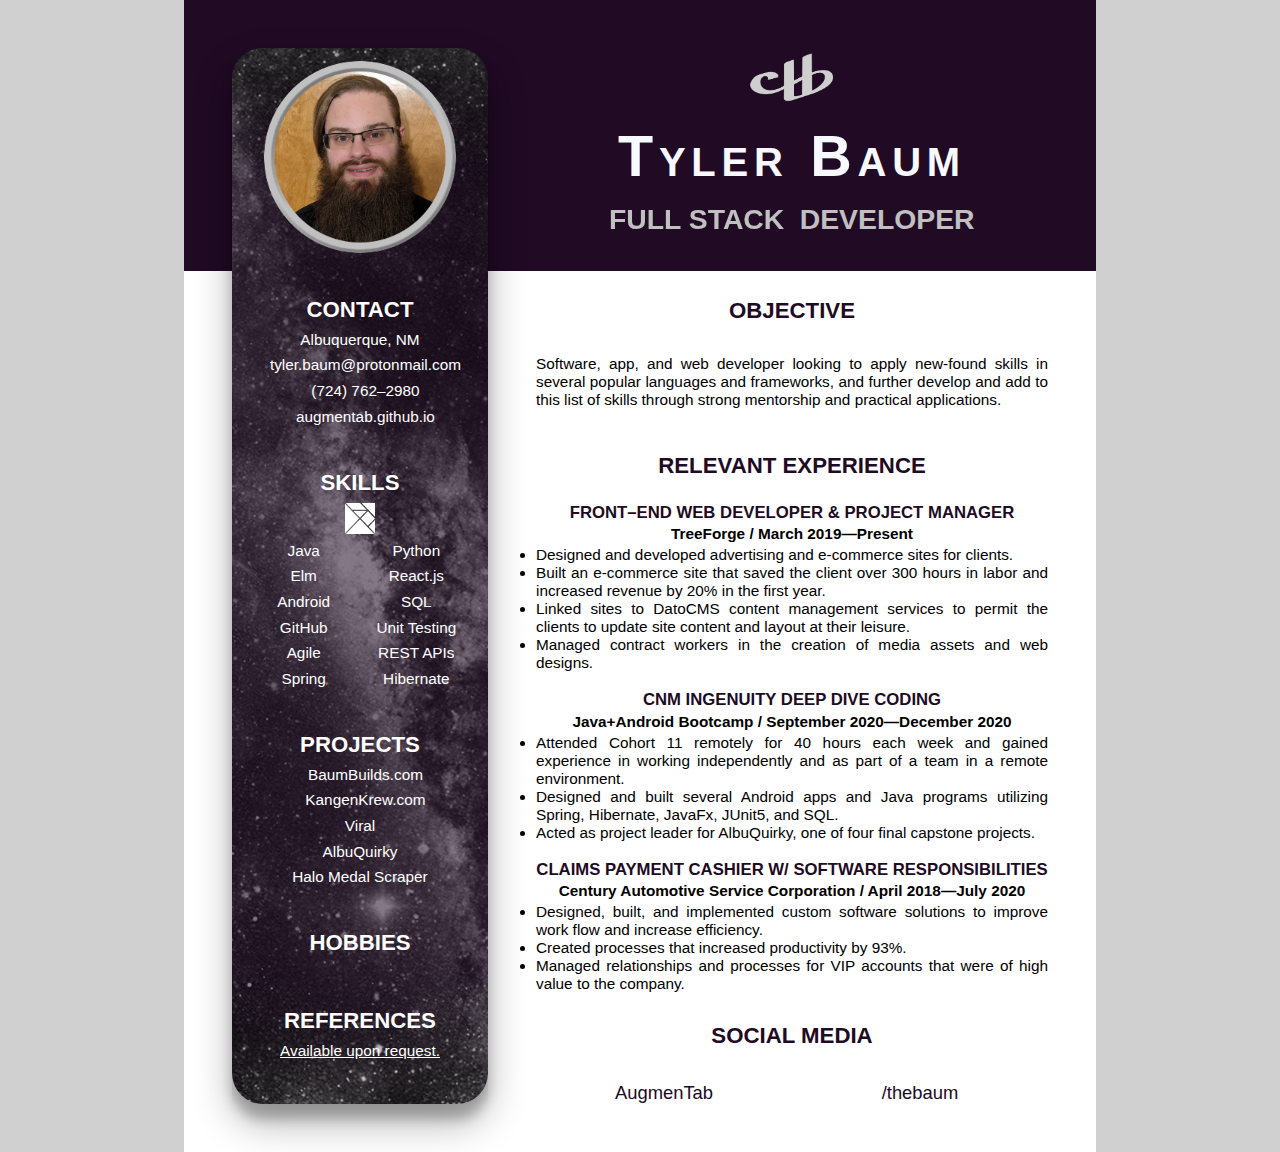
==== index.html @ d23e6f02 "Filter now edits print logo, took out extra file." ====
<!DOCTYPE html>
<html lang="en">
  <head>
    <meta charset="utf-8">
    <title>Tyler Baum | Résumé</title>
    <link rel="shortcut icon" type="image/png" href="img/favicon.png" />
    <link href="style/resume-style.css" rel="stylesheet" type="text/css" />
    <link rel="stylesheet" href="https://use.fontawesome.com/releases/v5.15.1/css/all.css" integrity="sha384-vp86vTRFVJgpjF9jiIGPEEqYqlDwgyBgEF109VFjmqGmIY/Y4HV4d3Gp2irVfcrp" crossorigin="anonymous" />
  </head>
  <body>
    <main id="resume">
      <section id="header">
        <img id="logo" src="img/logo.png" alt="Logo">
        <span id="print-icon" class="hoverable">
          <i class="fas fa-print fa-2x no-print hoverable" title="Click for print-friendly version!&#010;&#010;For best results, set margins to 0 and scale to 100&percnt;."></i>
        </span>
        <h1 id="name">Tyler Baum</h1>
        <h2 id="title">
          <span id="cycle">
            <b id="word" class="title-text visible no-print">Full Stack</b>
          </span>
          <span class="title-text stationary no-print">Developer</span>
          <span id="print-title" class="title-text print">Java, Python, &amp; Web Developer</span>
        </h2>
      </section>
      <section id="main-content">
        <div id="objective">
          <h3 class="section-heading dark">Objective</h3>
          <p>Software, app, and web developer looking to apply new-found skills in several popular languages and frameworks, and further develop and add to this list of skills through strong mentorship and practical applications.</p>
        </div>
        <div id="experience">
          <h3 class="section-heading dark">Relevant Experience</h3>
          <div class="employer">
            <h4 class="position dark">Front&ndash;End Web Developer &amp; Project Manager</h4>
            <h5 class="company">TreeForge &sol; March 2019&mdash;Present</h5>
            <ul>
              <li>Designed and developed advertising and e-commerce sites for clients.</li>
              <li>Built an e-commerce site that saved the client over 300 hours in labor and increased revenue by 20&percnt; in the first year.</li>
              <li>Linked sites to DatoCMS content management services to permit the clients to update site content and layout at their leisure.</li>
              <li>Managed contract workers in the creation of media assets and web designs.</li>
            </ul>
          </div>
          <div class="employer">
            <h4 class="position dark">CNM Ingenuity Deep Dive Coding</h4>
            <h5 class="company">Java&plus;Android Bootcamp &sol; September 2020&mdash;December 2020</h5>
            <ul>
              <li>Attended Cohort 11 remotely for 40 hours each week and gained experience in working independently and as part of a team in a remote environment.</li>
              <li>Designed and built several Android apps and Java programs utilizing Spring, Hibernate, JavaFx, JUnit5, and SQL.</li>
              <li>Acted as project leader for AlbuQuirky, one of four final capstone projects.</li>
            </ul>
          </div>
          <div class="employer">
            <h4 class="position dark">Claims Payment Cashier w&sol; Software Responsibilities</h4>
            <h5 class="company">Century Automotive Service Corporation &sol; April 2018&mdash;July 2020</h5>
            <ul>
              <li>Designed, built, and implemented custom software solutions to improve work flow and increase efficiency.</li>
              <li>Created processes that increased productivity by 93&percnt;.</li>
              <li>Managed relationships and processes for VIP accounts that were of high value to the company.</li>
            </ul>
          </div>
        </div>
        <div id="socials">
          <h3 class="section-heading center dark">Social Media</h3>
          <a href="https://github.com/AugmenTab" class="social hoverable">
            <i class="fab fa-github-square fa-3x icon dark" title="Visit my GitHub"></i>
            <p class="dark">AugmenTab</p>
          </a>
          <a href="https://www.linkedin.com/in/thebaum" class="social hoverable">
            <i class="fab fa-linkedin fa-3x icon dark" title="Visit my LinkedIn"></i>
            <p class="dark">/thebaum</p>
          </a>
        </div>
      </section>
      <section id="sidebar">
        <div id="sidebar-content">
          <img id="photo" class="photo no-print" src="img/photo.png" alt="Picture of Tyler">
          <img id="photo-alt" class="photo print" src="img/photo-print.png" alt="Picture of Tyler">
          <div id="contact" class="sidebar-list">
            <h3 class="section-heading light">Contact</h3>
            <p class="light">Albuquerque, NM</p>
            <a href="mailto:tyler.baum@protonmail.com" class="sidebar-link span-2 hoverable" title="Email me!">
              <i class="fas fa-envelope light"></i>
              <p>tyler.baum@protonmail.com</p>
            </a>
            <span class="sidebar-link span-2">
              <i class="fas fa-phone-alt light"></i>
              <p class="light">(724) 762&ndash;2980</p>
            </span>
            <a href="https://augmentab.github.io" class="sidebar-link span-2 hoverable" title="GitHub Pages Portfolio Site">
              <i class="fas fa-link light"></i>
              <p>augmentab.github.io</p>
            </a>
          </div>
          <div id="skills" class="icon-section">
            <h3 class="section-heading light">Skills</h3>
            <ul class="skill-list">
              <div class="skill-icons">
                <i class="fab fa-java fa-2x light" title="Java SE 8 &amp; SE 11"></i>
                <i class="fab fa-python fa-2x light" title="Python 3"></i>
                <img src="img/icon-elm.svg" class="custom-icon" alt="Elm" title="Elm">
                <i class="fab fa-react fa-2x light" title="React.js"></i>
                <i class="fab fa-android fa-2x light" title="Android"></i>
                <!-- <i class="fab fa-js-square fa-2x light" title="JavaScript ES6"></i> -->
                <!-- <img src="img/icon-go.svg" class="custom-icon" alt="Golang" title="Golang"> -->
                <!-- <img src="img/icon-haskell.svg" class="custom-icon" alt="Haskell" title="Haskell"> -->
                <!-- <img src="img/icon-flutter.svg" class="custom-icon" alt="Dart &amp; Flutter" title="Dart &amp; Flutter"> -->
                <!-- <img src="img/icon-rust.svg" class="custom-icon" alt="Rust" title="Rust"> -->
                <!-- <img src="img/icon-clojure.svg" class="custom-icon" alt="Clojure" title="Clojure"> -->
              </div>
              <li class="light">Java</li>
              <li class="light">Python</li>
              <li class="light">Elm</li>
              <li class="light">React.js</li>
              <li class="light">Android</li>
              <li class="light">SQL</li>
              <li class="light">GitHub</li>
              <li class="light">Unit Testing</li>
              <li class="light">Agile</li>
              <li class="light">REST APIs</li>
              <li class="light">Spring</li>
              <li class="light">Hibernate</li>
              <!-- <li class="light">Golang</li> -->
              <!-- <li class="light">Haskell</li> -->
              <!-- <li class="light">Dart</li> -->
              <!-- <li class="light">Flutter</li> -->
              <!-- <li class="light">Rust</li> -->
              <!-- <li class="light">Clojure</li> -->
            </ul>
          </div>
          <div id="projects" class="sidebar-list">
            <h3 class="section-heading light">Projects</h3>
            <a href="https://www.baumbuilds.com" class="sidebar-link span-2 hoverable">
              <i class="fas fa-link light"></i>
              <p>BaumBuilds.com</p>
            </a>
            <a href="https://www.kangenkrew.com" class="sidebar-link span-2 hoverable">
              <i class="fas fa-link light"></i>
              <p>KangenKrew.com</p>
            </a>
            <!-- <a href="https://epiclog.tools" class="sidebar-link span-3 hoverable custom-icon-hover">
              <i class="fas fa-link light"></i>
              <p class="center">Epic Log</p>
              <span>
                <img src="img/icon-elm.svg" class="custom-icon tiny" alt="Elm" title="Elm">
                <i class="fab fa-python light" title="Python 3"></i>
              </span>
            </a> -->
            <!-- <a href="" class="sidebar-link span-3 hoverable custom-icon-hover">
              <i class="fas fa-link light"></i>
              <p class="center">Optio</p>
              <span>
                <img src="img/icon-elm.svg" class="custom-icon tiny" alt="Elm" title="Elm">
                <img src="img/icon-haskell.svg" class="custom-icon tiny" alt="Haskell" title="Haskell">
                <i class="fab fa-python light" title="Python 3"></i>
              </span>
            </a> -->
            <a href="https://augmentab.github.io/viral/" class="sidebar-link span-3 hoverable">
              <i class="fab fa-github light" title="See Viral on GitHub"></i>
              <p class="center">Viral</p>
              <span>
                <i class="fab fa-java light" title="Java SE 8"></i>
                <i class="fab fa-android light" title="Android"></i>
              </span>
            </a>
            <a href="https://albuquirky.github.io" class="sidebar-link span-3 hoverable">
              <i class="fab fa-github light" title="See AlbuQuirky on GitHub"></i>
              <p class="center">AlbuQuirky</p>
              <span>
                <i class="fab fa-java light" title="Java SE 8"></i>
                <i class="fab fa-android light" title="Android"></i>
              </span>
            </a>
            <a href="https://github.com/AugmenTab/halo-medal-scraper" class="sidebar-link span-3 hoverable">
              <i class="fab fa-github light" title="See the Halo Medal Scraper on GitHub"></i>
              <p class="center">Halo Medal Scraper</p>
              <span>
                <i class="fab fa-python light" title="Python 3"></i>
              </span>
            </a>
          </div>
          <div id="hobbies" class="icon-section">
            <h3 class="section-heading light">Hobbies</h3>
            <ul class="skill-list">
              <div class="skill-icons">
                <i class="fas fa-code fa-2x light" title="Programming"></i>
                <i class="fas fa-dice-d20 fa-2x light" title="Tabletop Roleplaying Games"></i>
                <i class="fas fa-music fa-2x light" title="Music Performance and Composition"></i>
                <i class="fas fa-video fa-2x light" title="Film and Filmmaking"></i>
                <i class="fas fa-pen-nib fa-2x light" title="Creative Writing"></i>
              </div>
            </ul>
          </div>
          <div id="contact" class="sidebar-list">
            <h3 class="section-heading light">References</h3>
            <a href="mailto:tyler.baum@protonmail.com?subject=Requesting%20References&body=Hi%20Tyler%2C%0A%0APer%20your%20resume%2C%20I%20would%20like%20to%20request%20references." class="hoverable"><u>Available upon request.</u></a>
          </div>
        </div>
      </section>
    </main>
    <script src="js/main.js"></script>
  </body>
</html>
---- style/resume-style.css ----
/* General Styling */
* {
    margin: 0;
    padding: 0;
    border: 0;
    outline: 0;
    vertical-align: baseline;
    background: transparent;
    font-family: Arial, sans-serif;
    font-size: 11.5pt;
}

body {
    background: #d0d0d0;
}

body a {
    text-decoration: none;
}

#resume {
    margin: 0 auto;
    padding: 0.5in;
    width: 8.5in;
    height: 11in;
    background: rgb(32,10,36);
    background: linear-gradient(180deg, rgba(32,10,36,1) 0%, rgba(32,10,36,1) 23.5%, rgba(255,255,255,1) 23.5%, rgba(255,255,255,1) 100%);
    display: grid;
    grid-template-columns: 1fr 2fr;
    grid-template-rows: 1fr 4fr;
    gap: 0.5in;
}

#header {
    grid-column-start: 2;
    display: grid;
    grid-template-columns: 1fr auto 1fr;
    justify-content: center;
}

#logo {
    grid-column-start: 2;
    height: 4rem;
    justify-self: center;
    filter: invert(89%) sepia(6%) saturate(0%) hue-rotate(211deg) brightness(90%) contrast(100%);
}

.print {
    display: none;
}

#print-icon {
    grid-column-start: 3;
    justify-self: end;
    align-self: start;
    color: #f8f8ff;
}

.hoverable:hover * {
    color: #d0d0d0;
    cursor: pointer;
}

.hoverable:hover .tiny {
    filter: invert(89%) sepia(6%) saturate(0%) hue-rotate(211deg) brightness(90%) contrast(100%);
}

#name {
    color: #f8f8ff;
    font-variant: small-caps;
    font-size: 3.75em;
    letter-spacing: 0.1em;
    justify-self: center;
    grid-column-start: 2;
}

#title {
    justify-self: center;
    grid-column-start: 2;
    display: grid;
    grid-template-columns: repeat(2, 1fr);
    column-gap: 1rem;
    perspective: 300px;
}

#cycle {
    display: grid;
    perspective: 300px;
    justify-items: end;
}

#cycle b {
    opacity: 0;
    transform-origin: 50% 100%;
    transform: rotateX(180deg);
    display: inline-block;
    position: absolute;
    left: 0;
    top: 0;
}

.title-text {
    color: #c0c0c0;
    text-transform: uppercase;
    font-size: 1.85rem;
}

#cycle b.visible {
    position: relative;
    opacity: 1;
    transform: rotateX(0deg);
    animation: rotate-in 1.2s;
}

#cycle b.hidden {
    transform: rotateX(180deg);
    animation: rotate-out 1.2s;
}

.stationary {
    justify-self: start;
}

#main-content {
    display: grid;
    grid-template-rows: repeat(3, auto);
    justify-items: center;
    gap: 1.75rem;
}

#objective {
    display: grid;
    gap: 1rem;
    justify-items: center;
    text-align: justify;
}

#experience {
    display: grid;
    grid-template-rows: repeat(4, auto);
    gap: 1rem;
    justify-items: center;
}

.employer {
    display: grid;
    justify-items: center;
}

.employer li {
    text-align: justify;
}

.position {
    font-size: 1.09rem;
    text-transform: uppercase;
}

#socials {
    display: grid;
    grid-template-columns: repeat(2, 1fr);
    width: 100%;
}

#socials h3 {
    grid-column: 1 / -1;
}

.social {
    display: grid;
    grid-template-columns: repeat(2, auto);
    align-content: end;
}

.icon {
    color: #200a24;
    justify-self: end;
    padding: 10%;
}

.social p {
    align-self: center;
    font-size: 1.2rem;
    color: #200a24;
}

#sidebar {
    grid-row: 1 / span 2;
    width: 100%;
    box-shadow: 0 19px 38px rgba(0,0,0,0.30), 0 15px 12px rgba(0,0,0,0.22);
    background-image: url('../img/sidebar.jpg');
    border-radius: 2rem;
}

#sidebar-content {
    width: 100%;
    height: 100%;
    background: rgb(32,10,36);
    background: radial-gradient(circle, rgba(32,10,36,0.55) 0%, rgba(32,10,36,0.55) 75%, rgba(255,255,255,0) 100%);
    z-index: 100;
    display: grid;
    grid-template-rows: repeat(5, auto);
    justify-items: center;
    align-items: start;
}

.photo {
    width: 75%;
    padding-top: 5%;
}

.sidebar-list {
    width: 85%;
    display: grid;
    place-items: center;
    gap: 0.5rem;
}

.sidebar-list a {
    color: white;
}

.sidebar-link {
    display: grid;
    width: 100%;
    column-gap: 5%;
}

.span-2 {
    grid-template-columns: repeat(2, auto);
}

.span-3 {
    grid-template-columns: repeat(3, auto);
}

.sidebar-link i {
    justify-self: right;
}

.center {
    justify-self: center;
}

.sidebar-link a {
    text-decoration: none;
    color: white;
}

.section-heading {
    text-transform: uppercase;
    font-size: 1.45rem;
}

.icon-section {
    display: grid;
    grid-template-rows: auto 1fr;
    width: 100%;
    justify-items: center;
    gap: 0.5rem;
}

.skill-list {
    list-style-type: none;
    width: 85%;
    display: grid;
    grid-template-columns: repeat(2, 1fr);
    gap: 0.5rem;
    justify-items: center;
}

.skill-icons {
    width: 100%;
    grid-column: 1 / span 2;
    display: grid;
    grid-template-columns: repeat(5, 1fr);
    gap: 0.5rem 5%;
    place-items: center;
}

.custom-icon {
    filter: invert(100%) sepia(0%) saturate(2%) hue-rotate(38deg) brightness(108%) contrast(101%);
    height: 2rem;
}

.custom-icon.tiny {
    height: 1rem !important;
}

.light {
    color: white;
}

.dark {
    color: #200a24;
}

/* Title Animations */
@keyframes rotate-in {
    0% {
        transform: rotateX(180deg);
        opacity: 0;
    }
    35% {
        transform: rotateX(120deg);
        opacity: 0;
    }
    65% {
        opacity: 0;
    }
    100% {
        transform: rotateX(360deg);
        opacity: 1;
    }
}

@keyframes rotate-out {
    0% {
        transform: rotateX(0deg);
        opacity: 1;
    }
    35% {
        transform: rotateX(-40deg);
        opacity: 1;
    }
    65% {
        opacity: 0;
    }
    100% {
        transform: rotateX(180deg);
        opacity: 0;
    }
}

/* Print Settings */
@media print {
    * {
        font-family: 'Times New Roman';
    }

    html {
        height: 11in;
        width: 8.5in;
        overflow: hidden;
    }

    body {
        background: none;
        margin: 0;
    }

    #resume {
        background: none;
        width: 100%;
    }

    #main-content {
        border-top: 2px solid black;
        padding-top: 2rem;
    }

    #logo {
        filter: none;
    }

    .print {
        display: block;
    }

    .no-print {
        display: none !important;
    }

    #name {
        color: black;
    }

    #title {
        color: black !important;
        font-size: 1.6rem;
    }

    #print-title {
        grid-column: 1 / -1;
    }

    .employer h4 {
        font-size: 1.04rem;
    }

    .icon {
        color: black !important;
    }

    .social p {
        color: black !important;
    }

    #sidebar {
        background-image: none;
        box-shadow: none;
        border: 2px solid black;
    }
    
    #sidebar a {
        color: black;
    }

    #sidebar-content {
        background: none;
    }

    #photo {
        filter: grayscale(100%);
    }

    #sidebar-list a {
        color: black;
    }

    #sidebar-link a {
        color: black;
    }

    .custom-icon {
        filter: none;
    }

    .light {
        color: black;
    }

    .dark {
        color: black;
    }
}
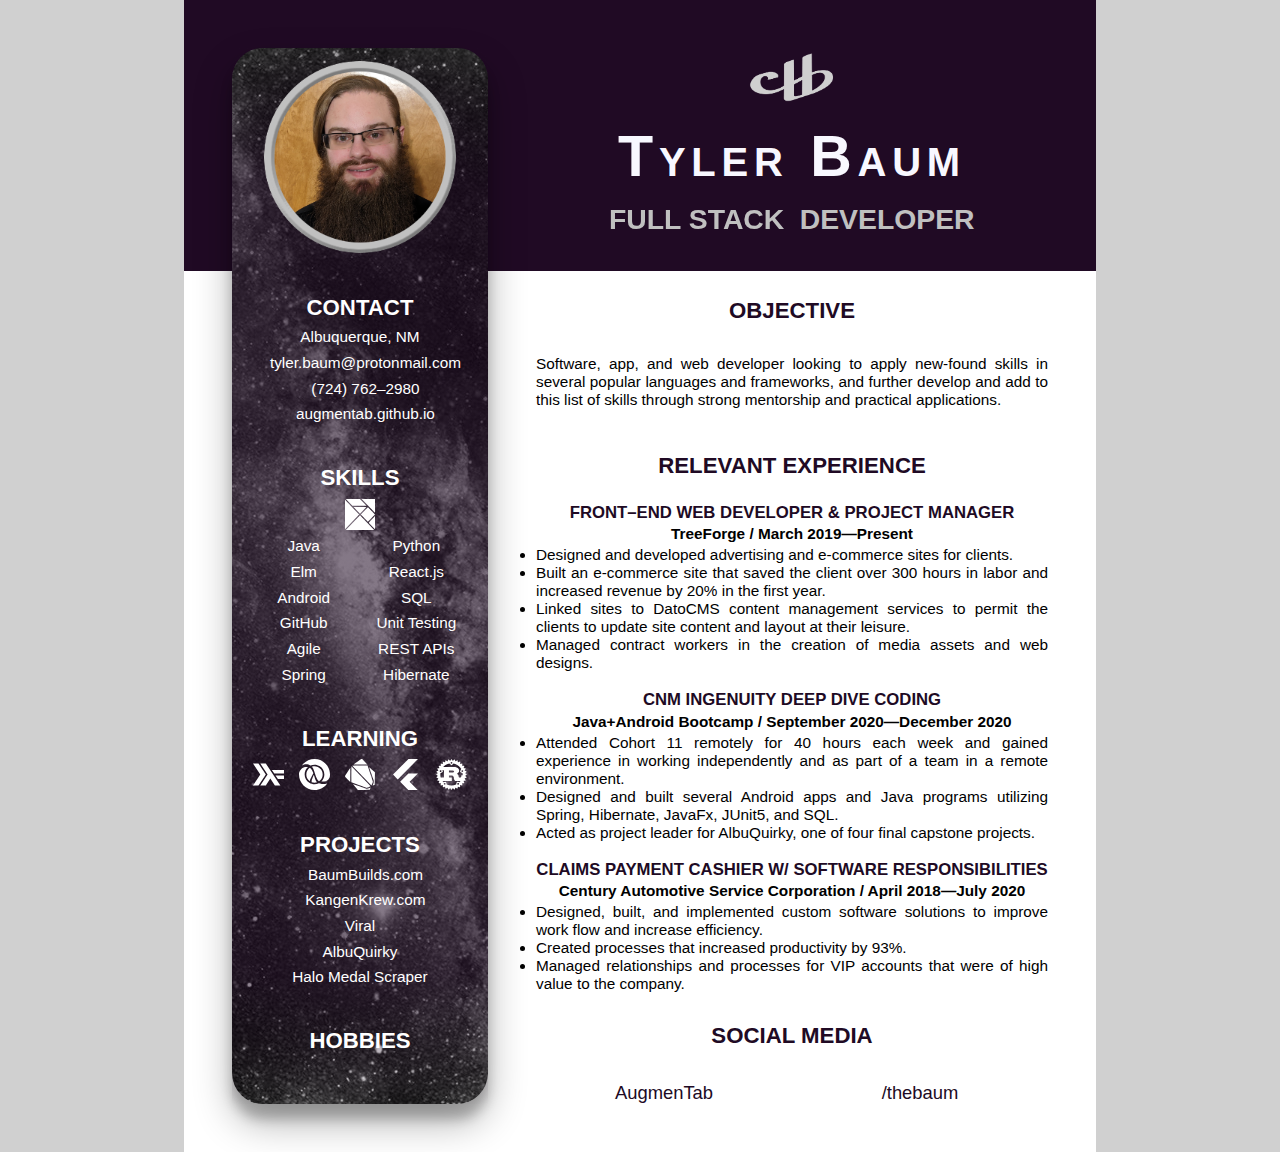
==== commit 3c87343a: "Removed References, added Learning." ====
--- a/index.html
+++ b/index.html
@@ -102,10 +102,6 @@
                 <i class="fab fa-android fa-2x light" title="Android"></i>
                 <!-- <i class="fab fa-js-square fa-2x light" title="JavaScript ES6"></i> -->
                 <!-- <img src="img/icon-go.svg" class="custom-icon" alt="Golang" title="Golang"> -->
-                <!-- <img src="img/icon-haskell.svg" class="custom-icon" alt="Haskell" title="Haskell"> -->
-                <!-- <img src="img/icon-flutter.svg" class="custom-icon" alt="Dart &amp; Flutter" title="Dart &amp; Flutter"> -->
-                <!-- <img src="img/icon-rust.svg" class="custom-icon" alt="Rust" title="Rust"> -->
-                <!-- <img src="img/icon-clojure.svg" class="custom-icon" alt="Clojure" title="Clojure"> -->
               </div>
               <li class="light">Java</li>
               <li class="light">Python</li>
@@ -119,12 +115,24 @@
               <li class="light">REST APIs</li>
               <li class="light">Spring</li>
               <li class="light">Hibernate</li>
-              <!-- <li class="light">Golang</li> -->
               <!-- <li class="light">Haskell</li> -->
+              <!-- <li class="light">Clojure</li> -->
               <!-- <li class="light">Dart</li> -->
               <!-- <li class="light">Flutter</li> -->
               <!-- <li class="light">Rust</li> -->
-              <!-- <li class="light">Clojure</li> -->
+              <!-- <li class="light">Golang</li> -->
+            </ul>
+          </div>
+          <div id="learning" class="icon-section">
+            <h3 class="section-heading light">Learning</h3>
+            <ul class="skill-list">
+              <div class="skill-icons">
+                <img src="img/icon-haskell.svg" class="custom-icon" alt="Haskell" title="Haskell">
+                <img src="img/icon-clojure.svg" class="custom-icon" alt="Clojure" title="Clojure">
+                <img src="img/icon-dart.svg" class="custom-icon" alt="Dart" title="Dart">
+                <img src="img/icon-flutter.svg" class="custom-icon" alt="Flutter" title="Flutter">
+                <img src="img/icon-rust.svg" class="custom-icon" alt="Rust" title="Rust">
+              </div>
             </ul>
           </div>
           <div id="projects" class="sidebar-list">
@@ -190,10 +198,6 @@
               </div>
             </ul>
           </div>
-          <div id="contact" class="sidebar-list">
-            <h3 class="section-heading light">References</h3>
-            <a href="mailto:tyler.baum@protonmail.com?subject=Requesting%20References&body=Hi%20Tyler%2C%0A%0APer%20your%20resume%2C%20I%20would%20like%20to%20request%20references." class="hoverable"><u>Available upon request.</u></a>
-          </div>
         </div>
       </section>
     </main>
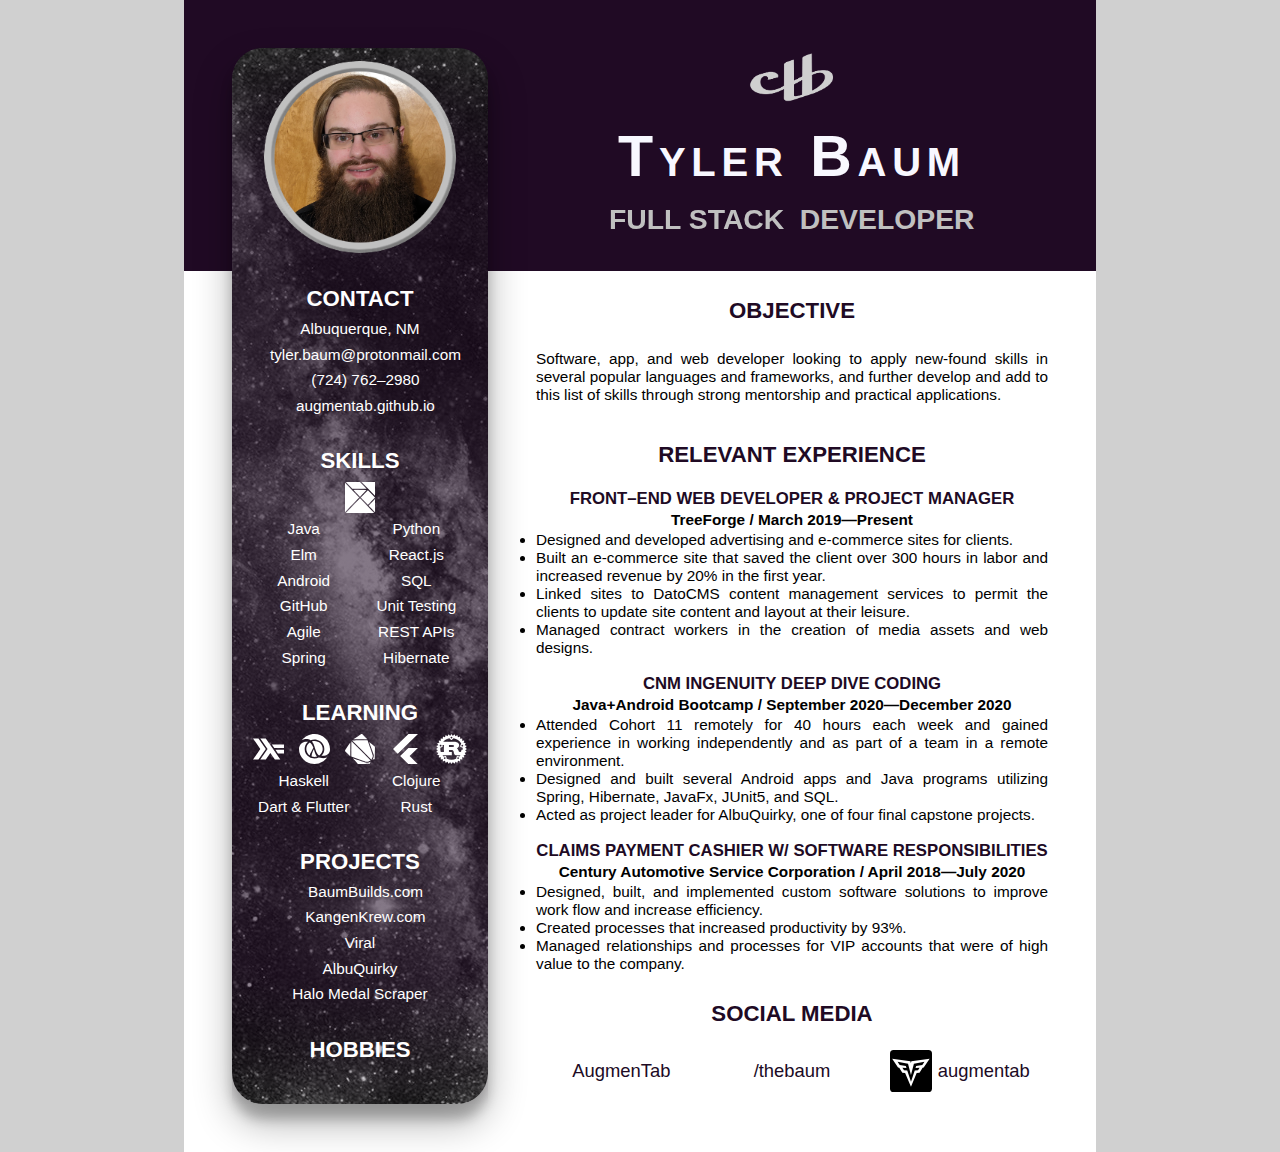
==== commit 4425a2d8: "Added CodeSignal social link, changed upcoming." ====
--- a/index.html
+++ b/index.html
@@ -69,6 +69,10 @@
             <i class="fab fa-linkedin fa-3x icon dark" title="Visit my LinkedIn"></i>
             <p class="dark">/thebaum</p>
           </a>
+          <a href="https://app.codesignal.com/profile/augmentab" class="social hoverable">
+            <img src="img/icon-codesignal.svg" class="icon social-custom-icon" alt="CodeSignal" title="Visit my CodeSignal">
+            <p class="dark">augmentab</p>
+          </a>
         </div>
       </section>
       <section id="sidebar">
@@ -100,8 +104,6 @@
                 <img src="img/icon-elm.svg" class="custom-icon" alt="Elm" title="Elm">
                 <i class="fab fa-react fa-2x light" title="React.js"></i>
                 <i class="fab fa-android fa-2x light" title="Android"></i>
-                <!-- <i class="fab fa-js-square fa-2x light" title="JavaScript ES6"></i> -->
-                <!-- <img src="img/icon-go.svg" class="custom-icon" alt="Golang" title="Golang"> -->
               </div>
               <li class="light">Java</li>
               <li class="light">Python</li>
@@ -115,12 +117,6 @@
               <li class="light">REST APIs</li>
               <li class="light">Spring</li>
               <li class="light">Hibernate</li>
-              <!-- <li class="light">Haskell</li> -->
-              <!-- <li class="light">Clojure</li> -->
-              <!-- <li class="light">Dart</li> -->
-              <!-- <li class="light">Flutter</li> -->
-              <!-- <li class="light">Rust</li> -->
-              <!-- <li class="light">Golang</li> -->
             </ul>
           </div>
           <div id="learning" class="icon-section">
@@ -133,6 +129,11 @@
                 <img src="img/icon-flutter.svg" class="custom-icon" alt="Flutter" title="Flutter">
                 <img src="img/icon-rust.svg" class="custom-icon" alt="Rust" title="Rust">
               </div>
+              <li class="light">Haskell</li>
+              <li class="light">Clojure</li>
+              <li class="light">Dart &amp; Flutter</li>
+              <li class="light">Rust</li>
+              <!-- <li class="light">Golang</li> -->
             </ul>
           </div>
           <div id="projects" class="sidebar-list">
@@ -145,11 +146,36 @@
               <i class="fas fa-link light"></i>
               <p>KangenKrew.com</p>
             </a>
+            <a href="https://augmentab.github.io/viral/" class="sidebar-link span-3 hoverable">
+              <i class="fab fa-github light" title="See Viral on GitHub"></i>
+              <p class="center">Viral</p>
+              <span>
+                <i class="fab fa-java light" title="Java SE 8"></i>
+                <i class="fab fa-android light" title="Android"></i>
+              </span>
+            </a>
+            <a href="https://albuquirky.github.io" class="sidebar-link span-3 hoverable">
+              <i class="fab fa-github light" title="See AlbuQuirky on GitHub"></i>
+              <p class="center">AlbuQuirky</p>
+              <span>
+                <i class="fab fa-java light" title="Java SE 8"></i>
+                <i class="fab fa-android light" title="Android"></i>
+              </span>
+            </a>
+            <a href="https://github.com/AugmenTab/halo-medal-scraper" class="sidebar-link span-3 hoverable">
+              <i class="fab fa-github light" title="See the Halo Medal Scraper on GitHub"></i>
+              <p class="center">Halo Medal Scraper</p>
+              <span>
+                <i class="fab fa-python light" title="Python 3"></i>
+              </span>
+            </a>
             <!-- <a href="https://epiclog.tools" class="sidebar-link span-3 hoverable custom-icon-hover">
               <i class="fas fa-link light"></i>
               <p class="center">Epic Log</p>
               <span>
                 <img src="img/icon-elm.svg" class="custom-icon tiny" alt="Elm" title="Elm">
+                <img src="img/icon-haskell.svg" class="custom-icon tiny" alt="Haskell" title="Haskell">
+                <img src="img/icon-clojure.svg" class="custom-icon tiny" alt="Clojure" title="Clojure">
                 <i class="fab fa-python light" title="Python 3"></i>
               </span>
             </a> -->
@@ -162,29 +188,23 @@
                 <i class="fab fa-python light" title="Python 3"></i>
               </span>
             </a> -->
-            <a href="https://augmentab.github.io/viral/" class="sidebar-link span-3 hoverable">
-              <i class="fab fa-github light" title="See Viral on GitHub"></i>
-              <p class="center">Viral</p>
-              <span>
-                <i class="fab fa-java light" title="Java SE 8"></i>
+            <!-- <a href="" class="sidebar-link span-3 hoverable custom-icon-hover">
+              <i class="fas fa-link light"></i>
+              <p class="center">Busky</p>
+              <span>
                 <i class="fab fa-android light" title="Android"></i>
-              </span>
-            </a>
-            <a href="https://albuquirky.github.io" class="sidebar-link span-3 hoverable">
-              <i class="fab fa-github light" title="See AlbuQuirky on GitHub"></i>
-              <p class="center">AlbuQuirky</p>
-              <span>
-                <i class="fab fa-java light" title="Java SE 8"></i>
-                <i class="fab fa-android light" title="Android"></i>
-              </span>
-            </a>
-            <a href="https://github.com/AugmenTab/halo-medal-scraper" class="sidebar-link span-3 hoverable">
-              <i class="fab fa-github light" title="See the Halo Medal Scraper on GitHub"></i>
-              <p class="center">Halo Medal Scraper</p>
-              <span>
-                <i class="fab fa-python light" title="Python 3"></i>
-              </span>
-            </a>
+                <img src="img/icon-dart.svg" class="custom-icon tiny" alt="Elm" title="Elm">
+                <img src="img/icon-flutter.svg" class="custom-icon tiny" alt="Elm" title="Elm">
+                <img src="img/icon-haskell.svg" class="custom-icon tiny" alt="Haskell" title="Haskell">
+              </span>
+            </a> -->
+            <!-- <a href="" class="sidebar-link span-3 hoverable custom-icon-hover">
+              <i class="fas fa-link light"></i>
+              <p class="center">Expojure</p>
+              <span>
+                <img src="img/icon-clojure.svg" class="custom-icon tiny" alt="Clojure" title="Clojure">
+              </span>
+            </a> -->
           </div>
           <div id="hobbies" class="icon-section">
             <h3 class="section-heading light">Hobbies</h3>
--- a/style/resume-style.css
+++ b/style/resume-style.css
@@ -158,7 +158,7 @@
 
 #socials {
     display: grid;
-    grid-template-columns: repeat(2, 1fr);
+    grid-template-columns: repeat(3, 1fr);
     width: 100%;
 }
 
@@ -169,13 +169,21 @@
 .social {
     display: grid;
     grid-template-columns: repeat(2, auto);
-    align-content: end;
+    align-content: center;
 }
 
 .icon {
     color: #200a24;
     justify-self: end;
     padding: 10%;
+}
+
+.social-custom-icon {
+    height: 2.75rem;
+}
+
+.hoverable:hover .social-custom-icon {
+    filter: invert(89%) sepia(6%) saturate(0%) hue-rotate(211deg) brightness(90%) contrast(100%);
 }
 
 .social p {
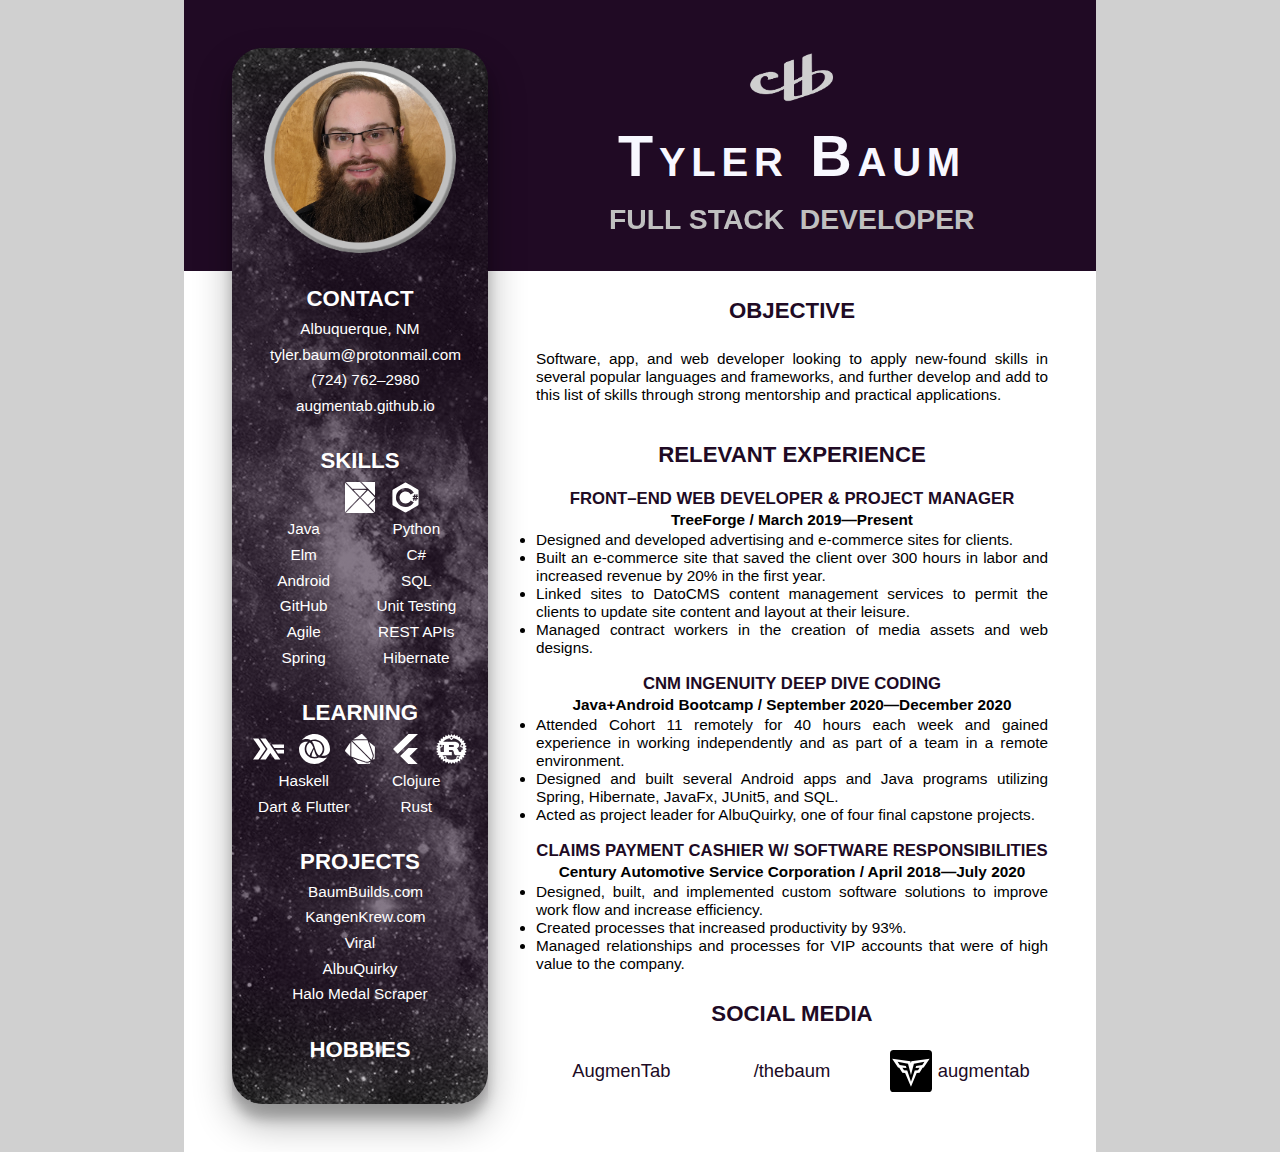
==== commit c1d1cbfb: "Added C# to resume." ====
--- a/index.html
+++ b/index.html
@@ -102,13 +102,13 @@
                 <i class="fab fa-java fa-2x light" title="Java SE 8 &amp; SE 11"></i>
                 <i class="fab fa-python fa-2x light" title="Python 3"></i>
                 <img src="img/icon-elm.svg" class="custom-icon" alt="Elm" title="Elm">
-                <i class="fab fa-react fa-2x light" title="React.js"></i>
+                <img src="img/icon-csharp.svg" class="custom-icon" alt="C Sharp" title="C#">
                 <i class="fab fa-android fa-2x light" title="Android"></i>
               </div>
               <li class="light">Java</li>
               <li class="light">Python</li>
               <li class="light">Elm</li>
-              <li class="light">React.js</li>
+              <li class="light">C#</li>
               <li class="light">Android</li>
               <li class="light">SQL</li>
               <li class="light">GitHub</li>
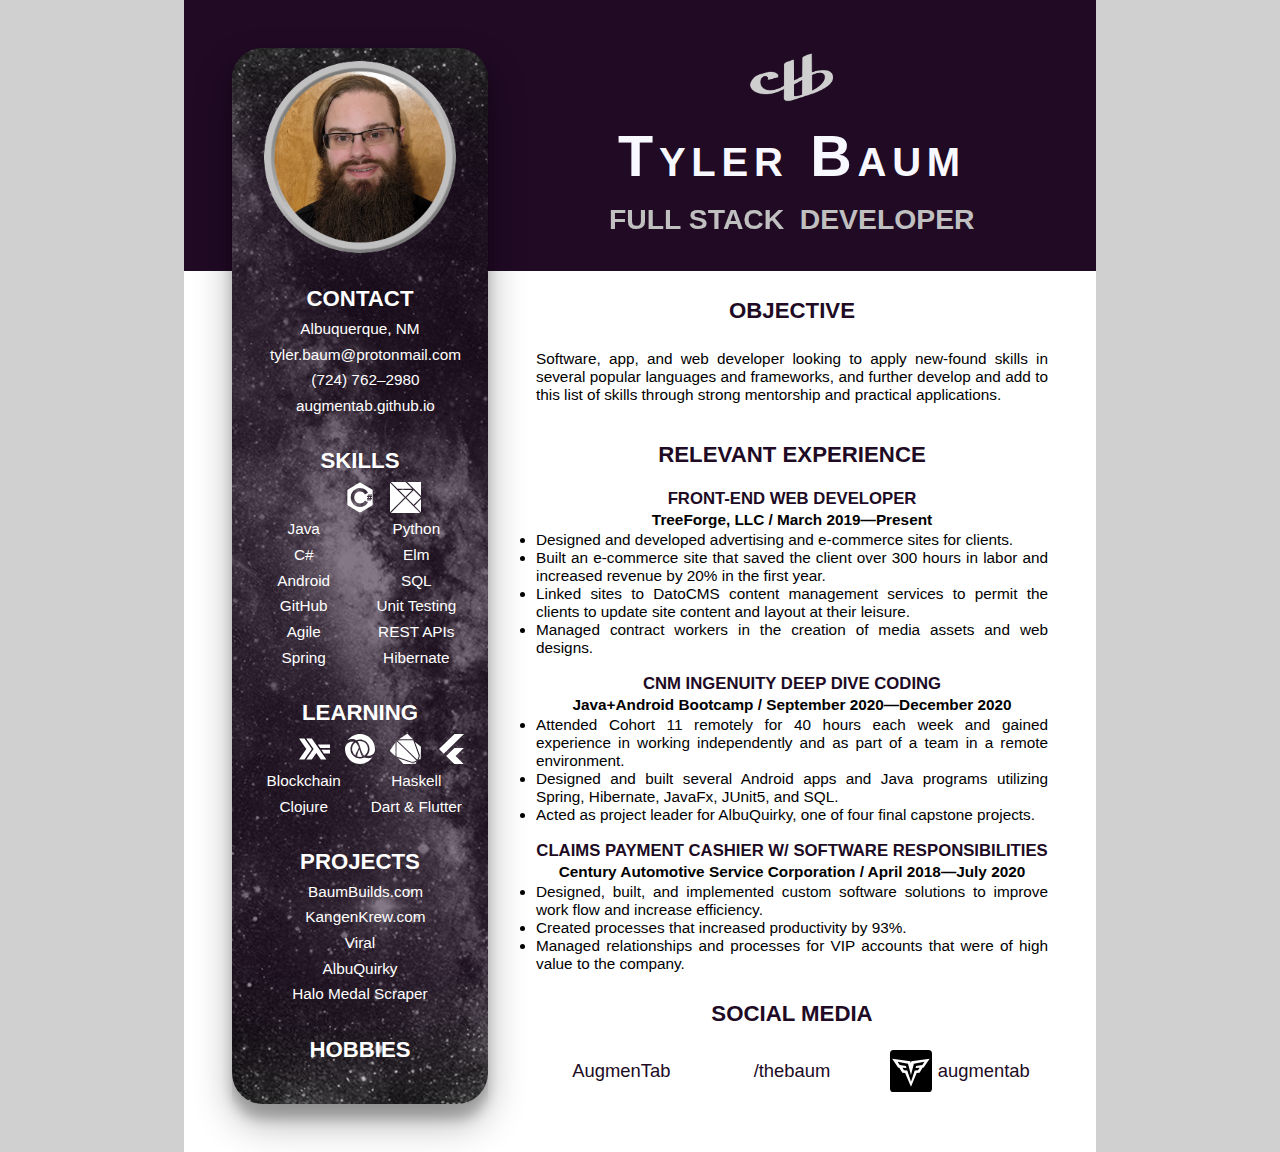
==== commit 35941ac6: "Removed project mgmt, changed skills & learning." ====
--- a/index.html
+++ b/index.html
@@ -31,8 +31,8 @@
         <div id="experience">
           <h3 class="section-heading dark">Relevant Experience</h3>
           <div class="employer">
-            <h4 class="position dark">Front&ndash;End Web Developer &amp; Project Manager</h4>
-            <h5 class="company">TreeForge &sol; March 2019&mdash;Present</h5>
+            <h4 class="position dark">Front-End Web Developer</h4>
+            <h5 class="company">TreeForge, LLC &sol; March 2019&mdash;Present</h5>
             <ul>
               <li>Designed and developed advertising and e-commerce sites for clients.</li>
               <li>Built an e-commerce site that saved the client over 300 hours in labor and increased revenue by 20&percnt; in the first year.</li>
@@ -101,14 +101,15 @@
               <div class="skill-icons">
                 <i class="fab fa-java fa-2x light" title="Java SE 8 &amp; SE 11"></i>
                 <i class="fab fa-python fa-2x light" title="Python 3"></i>
+                <img src="img/icon-csharp.svg" class="custom-icon" alt="C Sharp" title="C#">
                 <img src="img/icon-elm.svg" class="custom-icon" alt="Elm" title="Elm">
-                <img src="img/icon-csharp.svg" class="custom-icon" alt="C Sharp" title="C#">
                 <i class="fab fa-android fa-2x light" title="Android"></i>
+                <!-- <img src="img/icon-rust.svg" class="custom-icon" alt="Rust" title="Rust"> -->
               </div>
               <li class="light">Java</li>
               <li class="light">Python</li>
+              <li class="light">C#</li>
               <li class="light">Elm</li>
-              <li class="light">C#</li>
               <li class="light">Android</li>
               <li class="light">SQL</li>
               <li class="light">GitHub</li>
@@ -123,16 +124,18 @@
             <h3 class="section-heading light">Learning</h3>
             <ul class="skill-list">
               <div class="skill-icons">
+                <i class="fab fa-btc fa-2x light" title="Blockchain Technology"></i>
                 <img src="img/icon-haskell.svg" class="custom-icon" alt="Haskell" title="Haskell">
                 <img src="img/icon-clojure.svg" class="custom-icon" alt="Clojure" title="Clojure">
                 <img src="img/icon-dart.svg" class="custom-icon" alt="Dart" title="Dart">
                 <img src="img/icon-flutter.svg" class="custom-icon" alt="Flutter" title="Flutter">
-                <img src="img/icon-rust.svg" class="custom-icon" alt="Rust" title="Rust">
+                <!-- <img src="img/icon-rust.svg" class="custom-icon" alt="Rust" title="Rust"> -->
               </div>
+              <li class="light">Blockchain</li>
               <li class="light">Haskell</li>
               <li class="light">Clojure</li>
               <li class="light">Dart &amp; Flutter</li>
-              <li class="light">Rust</li>
+              <!-- <li class="light">Rust</li> -->
               <!-- <li class="light">Golang</li> -->
             </ul>
           </div>
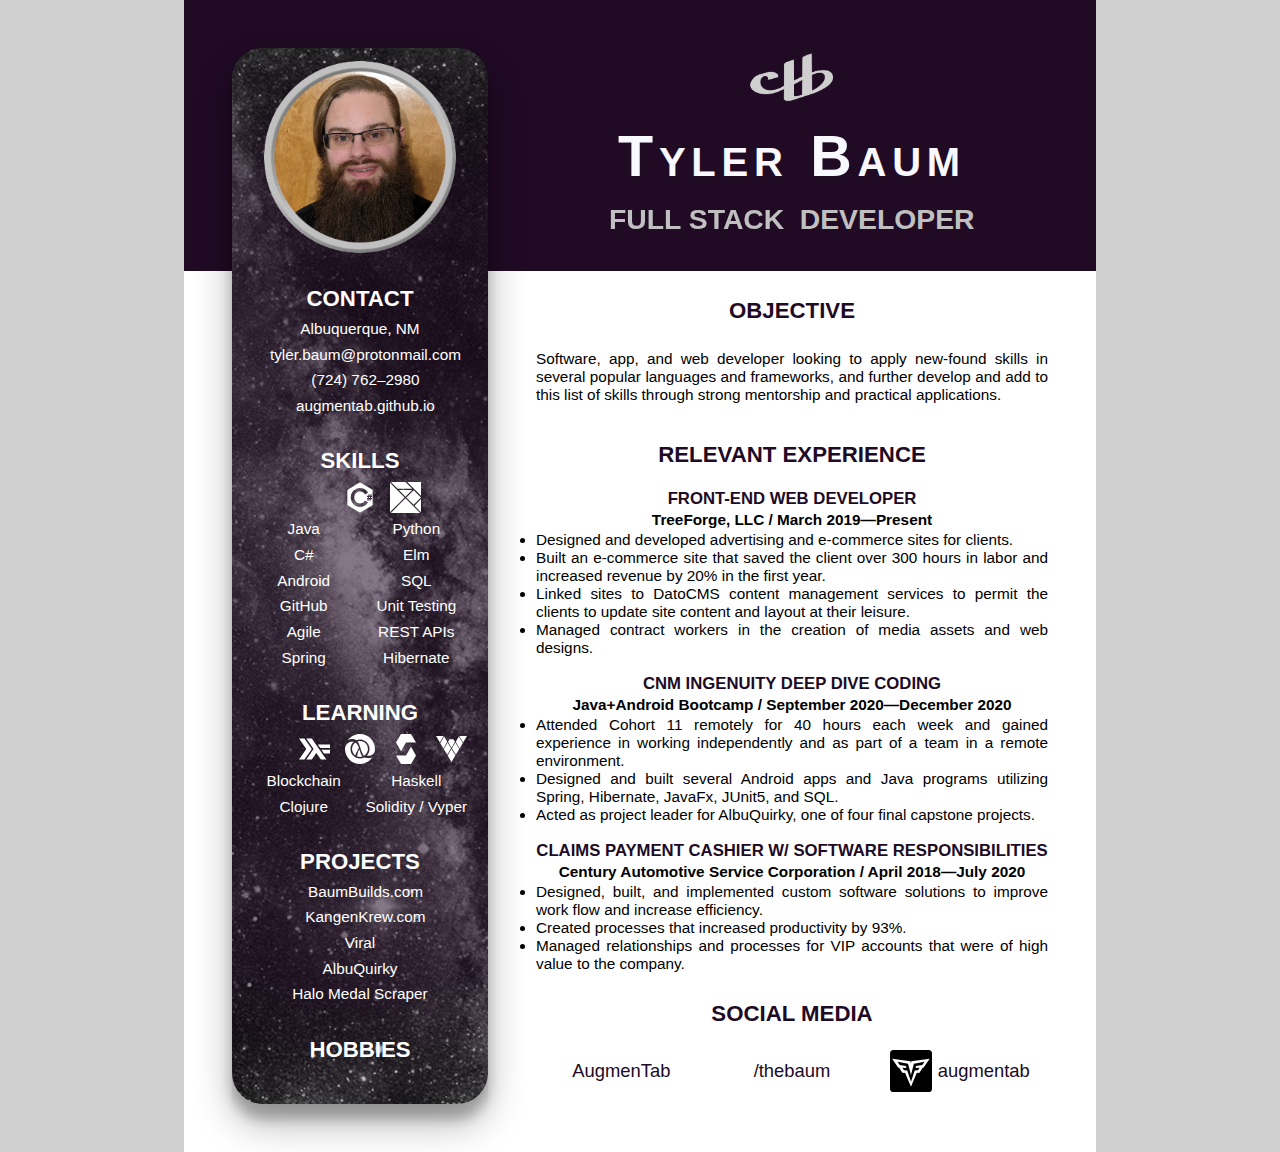
==== commit c7d4512d: "Updated resume with blockchain." ====
--- a/index.html
+++ b/index.html
@@ -127,14 +127,18 @@
                 <i class="fab fa-btc fa-2x light" title="Blockchain Technology"></i>
                 <img src="img/icon-haskell.svg" class="custom-icon" alt="Haskell" title="Haskell">
                 <img src="img/icon-clojure.svg" class="custom-icon" alt="Clojure" title="Clojure">
-                <img src="img/icon-dart.svg" class="custom-icon" alt="Dart" title="Dart">
-                <img src="img/icon-flutter.svg" class="custom-icon" alt="Flutter" title="Flutter">
+                <img src="img/icon-solidity.svg" class="custom-icon" alt="Solidity" title="Solidity">
+                <img src="img/icon-vyper.svg" class="custom-icon" alt="Vyper" title="Vyper">
+                <!-- <img src="img/icon-dart.svg" class="custom-icon" alt="Dart" title="Dart"> -->
+                <!-- <img src="img/icon-flutter.svg" class="custom-icon" alt="Flutter" title="Flutter"> -->
                 <!-- <img src="img/icon-rust.svg" class="custom-icon" alt="Rust" title="Rust"> -->
+                <!-- <img src="img/icon-go.svg" class="custom-icon" alt="Golang" title="Golang"> -->
               </div>
               <li class="light">Blockchain</li>
               <li class="light">Haskell</li>
               <li class="light">Clojure</li>
-              <li class="light">Dart &amp; Flutter</li>
+              <li class="light">Solidity &sol; Vyper</li>
+              <!-- <li class="light">Dart &amp; Flutter</li> -->
               <!-- <li class="light">Rust</li> -->
               <!-- <li class="light">Golang</li> -->
             </ul>
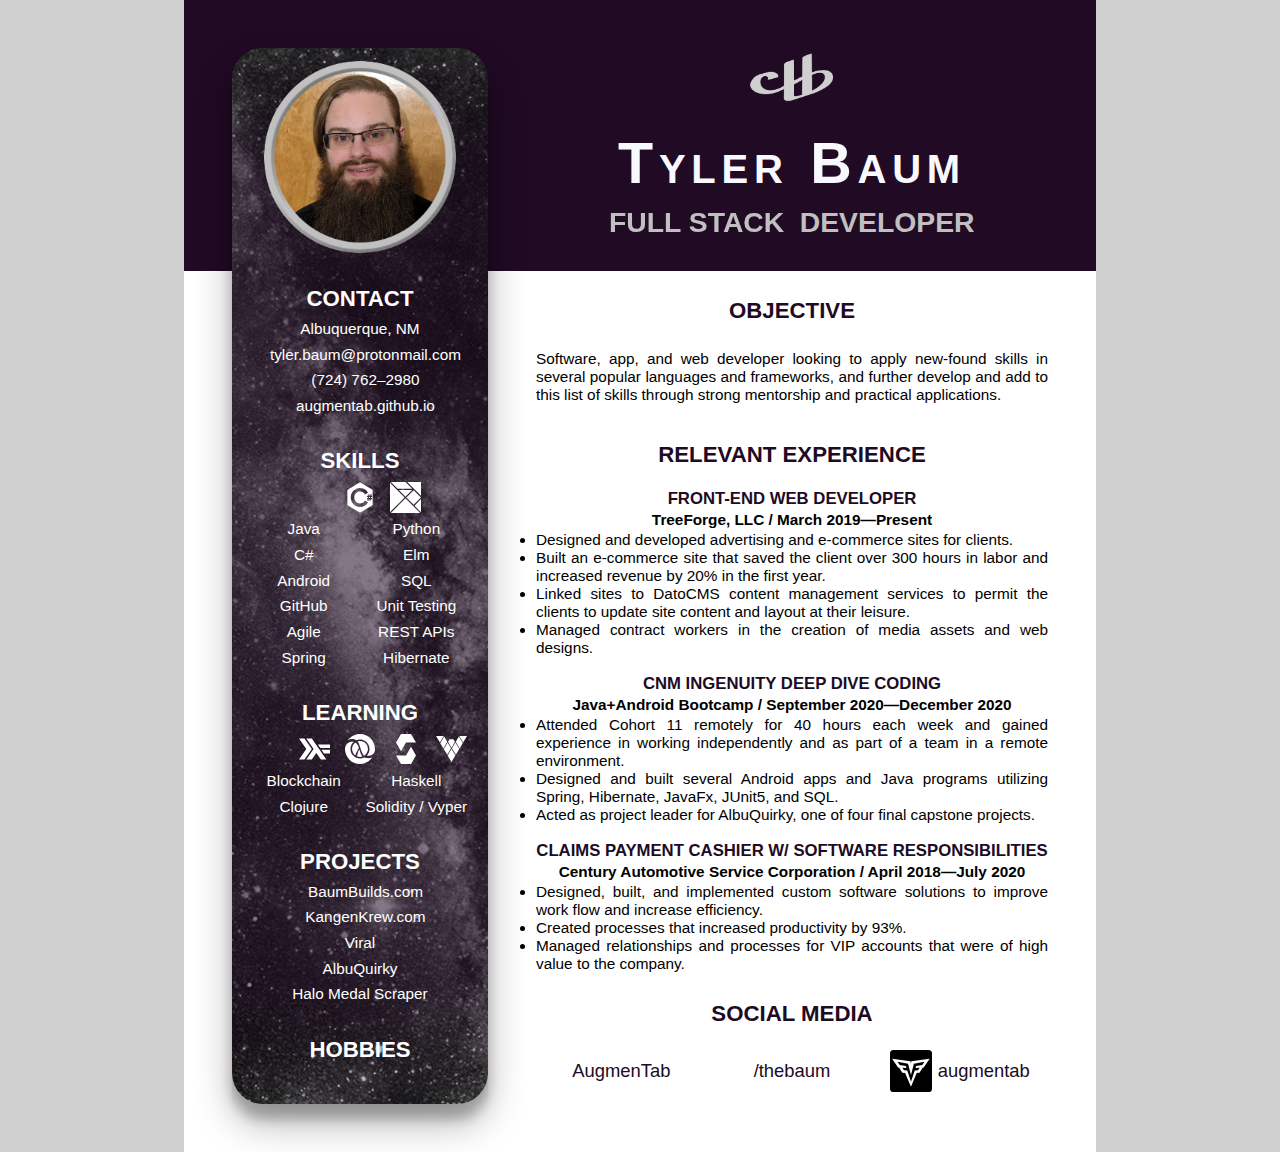
==== commit 27c849e0: "Updated resume page with new traditional version." ====
--- a/index.html
+++ b/index.html
@@ -11,8 +11,11 @@
     <main id="resume">
       <section id="header">
         <img id="logo" src="img/logo.png" alt="Logo">
-        <span id="print-icon" class="hoverable">
+        <span id="print-icon" class="top-icon hoverable">
           <i class="fas fa-print fa-2x no-print hoverable" title="Click for print-friendly version!&#010;&#010;For best results, set margins to 0 and scale to 100&percnt;."></i>
+        </span>
+        <span id="trad-resume-icon" class="top-icon hoverable">
+          <i class="fas fa-file-alt fa-2x no-print hoverable" title="Click for a more traditional resume format."></i>
         </span>
         <h1 id="name">Tyler Baum</h1>
         <h2 id="title">
--- a/style/resume-style.css
+++ b/style/resume-style.css
@@ -49,7 +49,7 @@
     display: none;
 }
 
-#print-icon {
+.top-icon {
     grid-column-start: 3;
     justify-self: end;
     align-self: start;
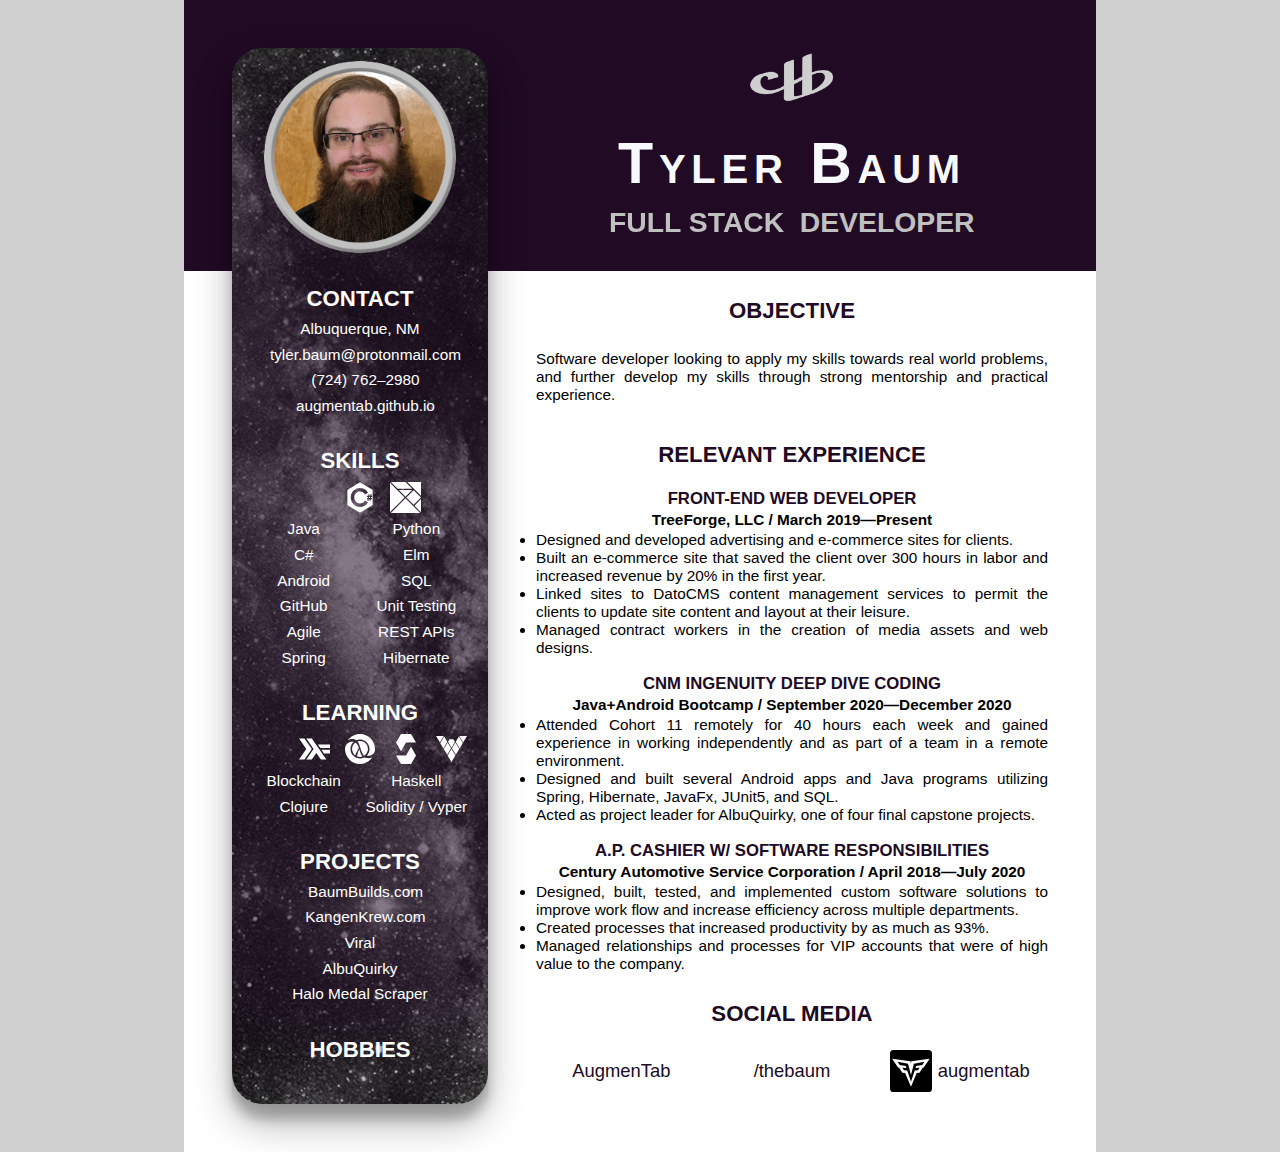
==== commit 9dc21f97: "Updated PDF version, fixed job titles." ====
--- a/index.html
+++ b/index.html
@@ -29,7 +29,7 @@
       <section id="main-content">
         <div id="objective">
           <h3 class="section-heading dark">Objective</h3>
-          <p>Software, app, and web developer looking to apply new-found skills in several popular languages and frameworks, and further develop and add to this list of skills through strong mentorship and practical applications.</p>
+          <p>Software developer looking to apply my skills towards real world problems, and further develop my skills through strong mentorship and practical experience.</p>
         </div>
         <div id="experience">
           <h3 class="section-heading dark">Relevant Experience</h3>
@@ -53,11 +53,11 @@
             </ul>
           </div>
           <div class="employer">
-            <h4 class="position dark">Claims Payment Cashier w&sol; Software Responsibilities</h4>
+            <h4 class="position dark">A.P. Cashier w&sol; Software Responsibilities</h4>
             <h5 class="company">Century Automotive Service Corporation &sol; April 2018&mdash;July 2020</h5>
             <ul>
-              <li>Designed, built, and implemented custom software solutions to improve work flow and increase efficiency.</li>
-              <li>Created processes that increased productivity by 93&percnt;.</li>
+              <li>Designed, built, tested, and implemented custom software solutions to improve work flow and increase efficiency across multiple departments.</li>
+              <li>Created processes that increased productivity by as much as 93&percnt;.</li>
               <li>Managed relationships and processes for VIP accounts that were of high value to the company.</li>
             </ul>
           </div>
